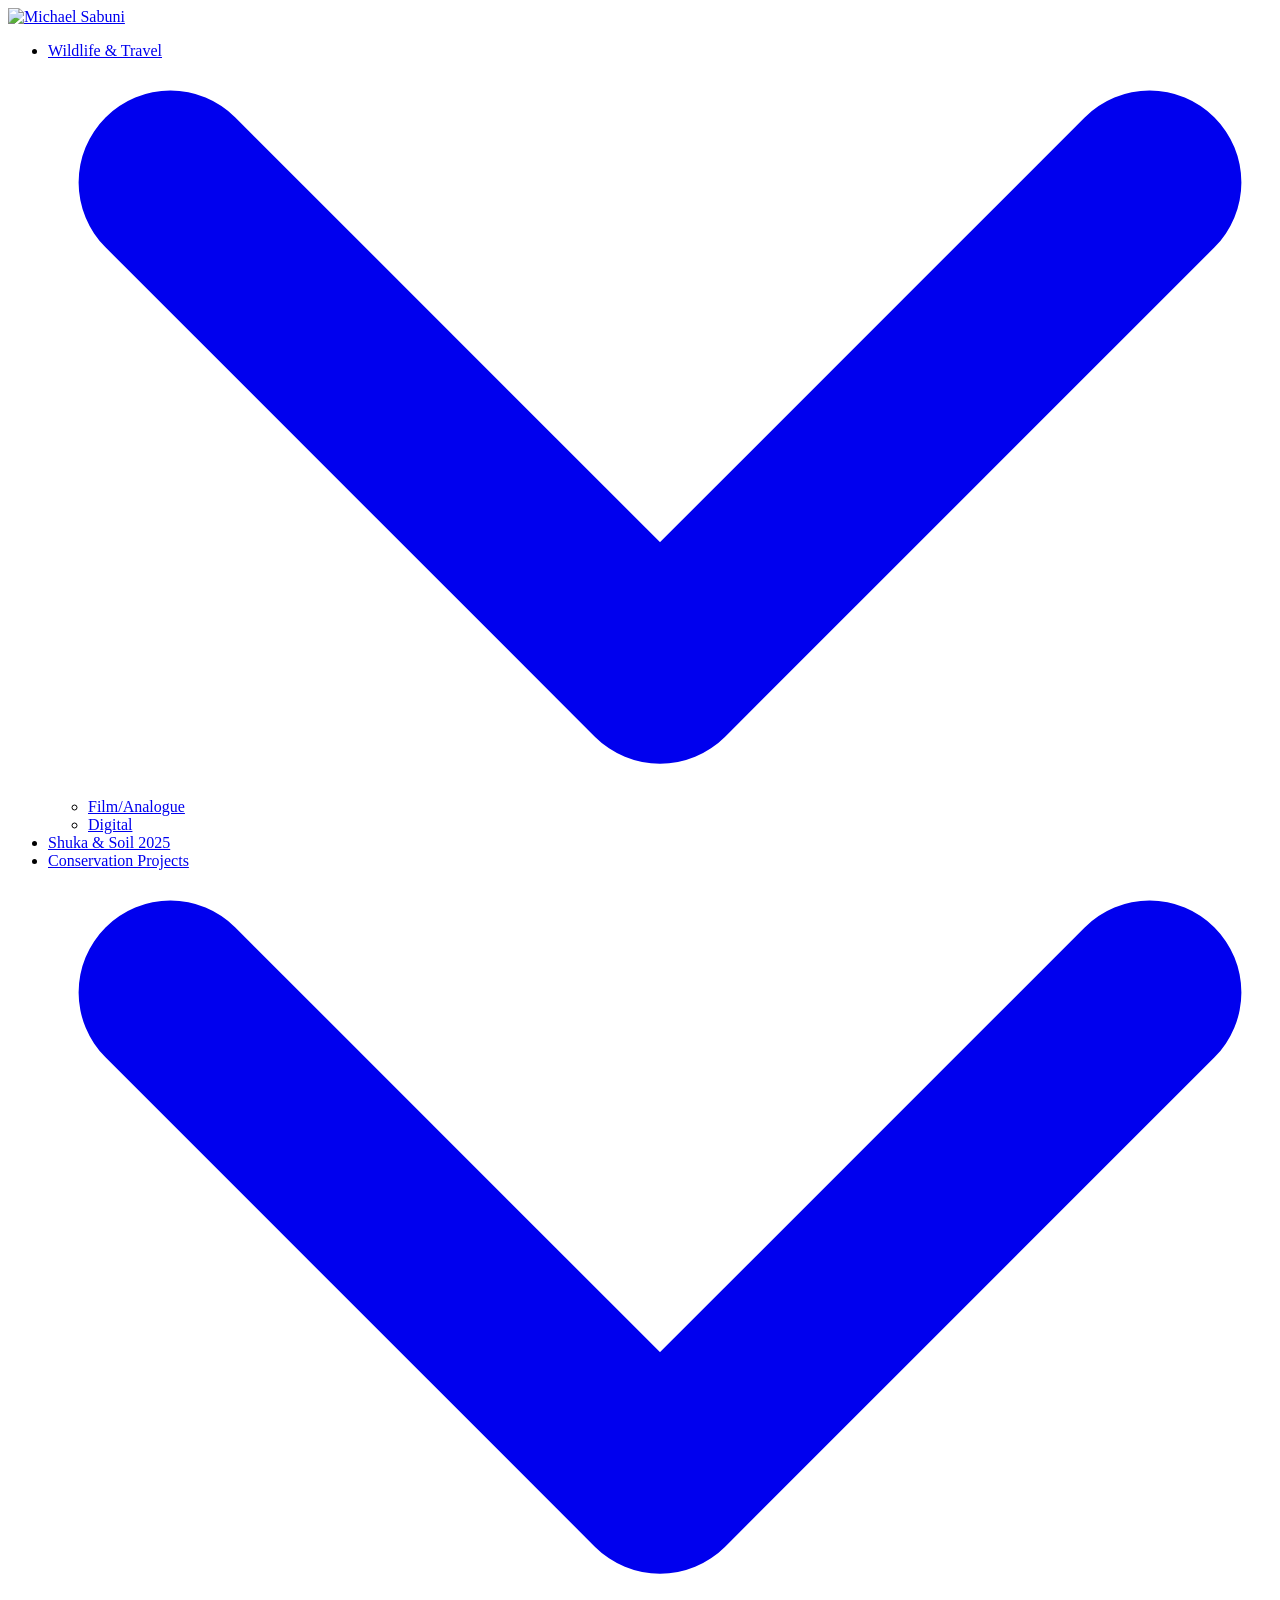
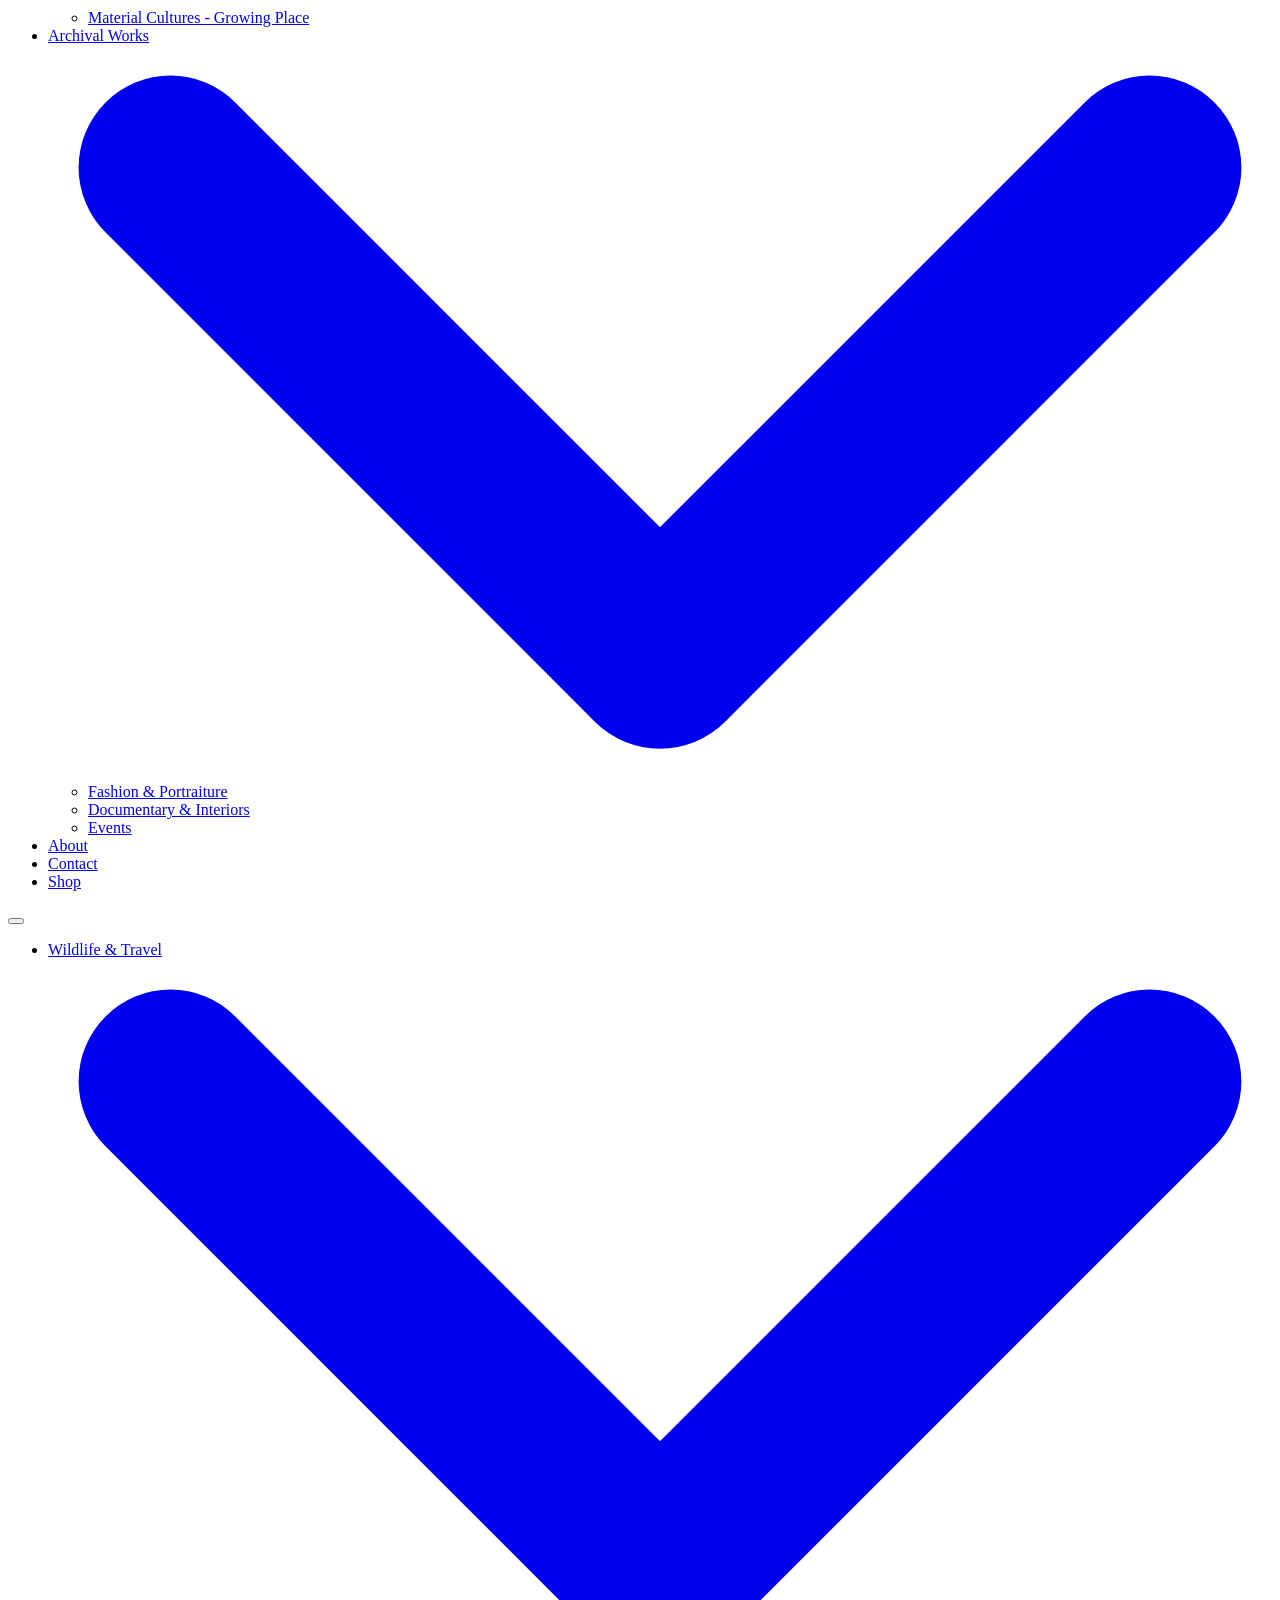
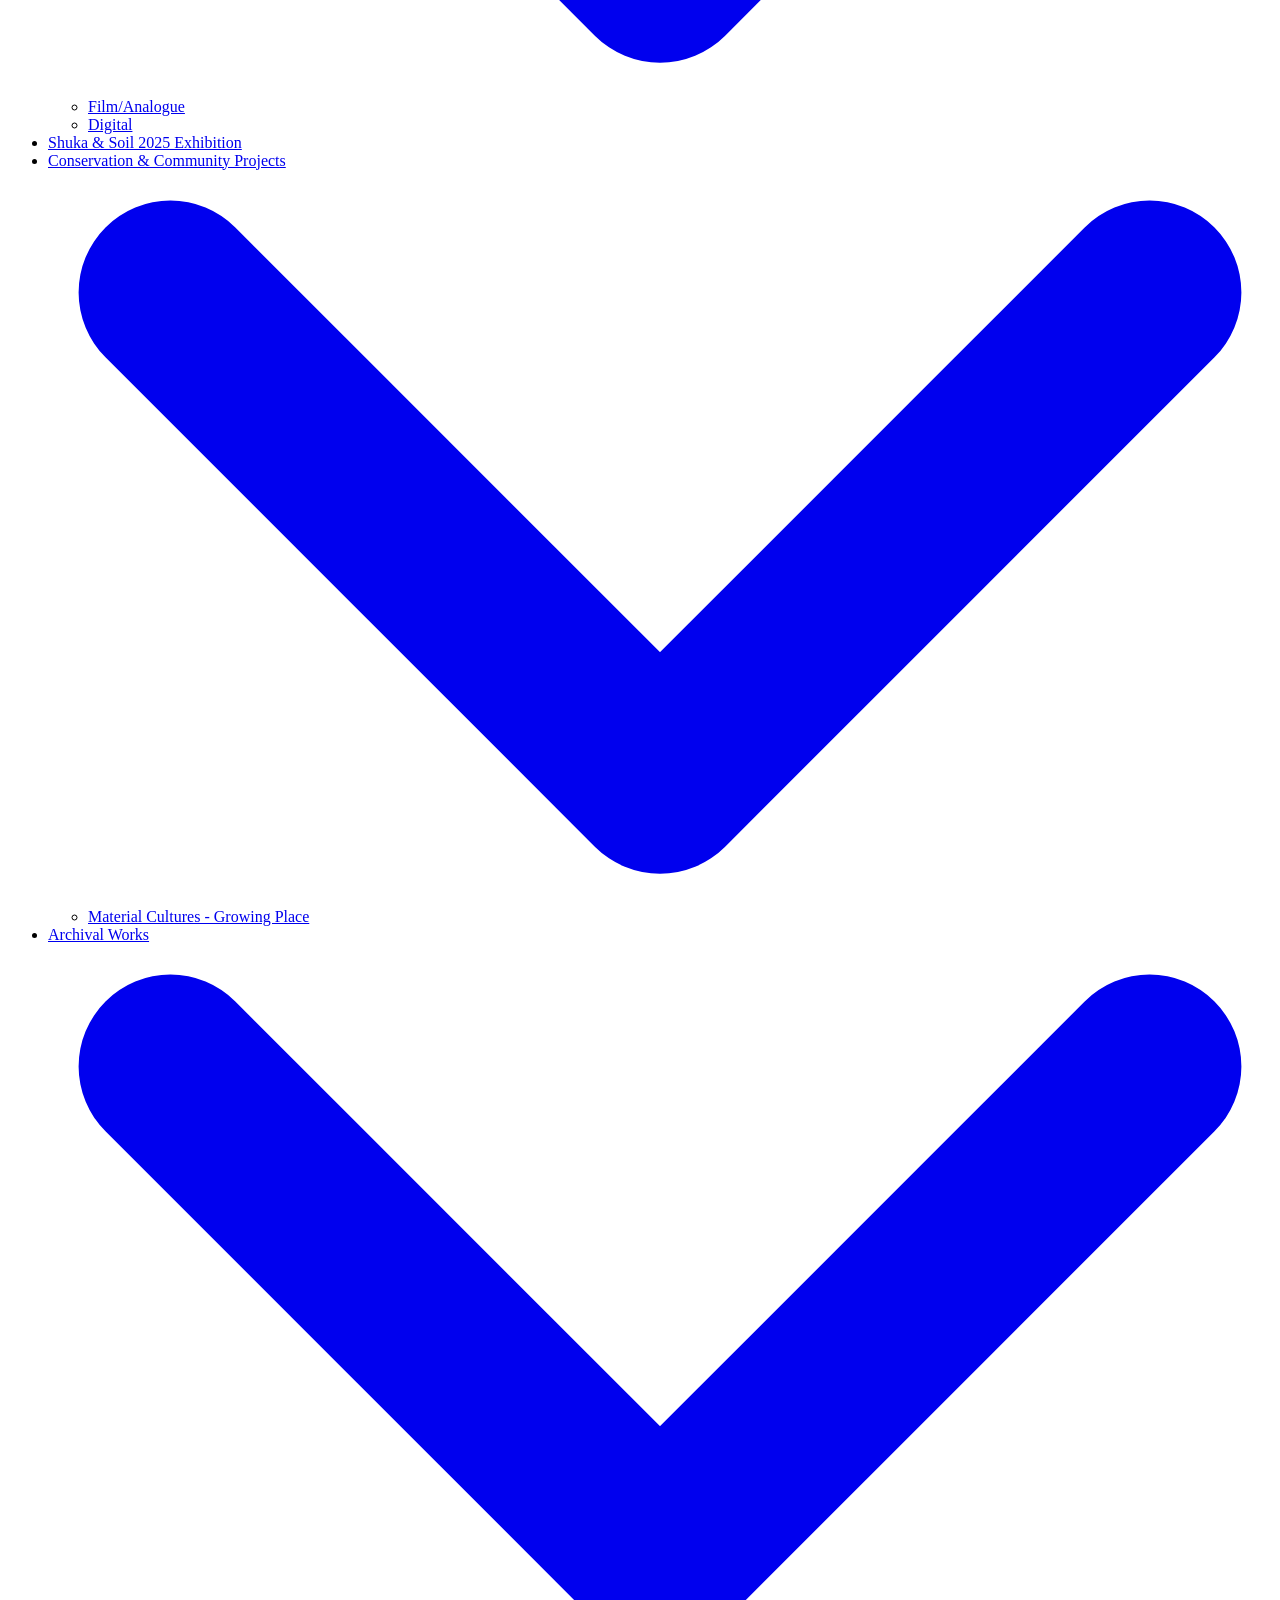
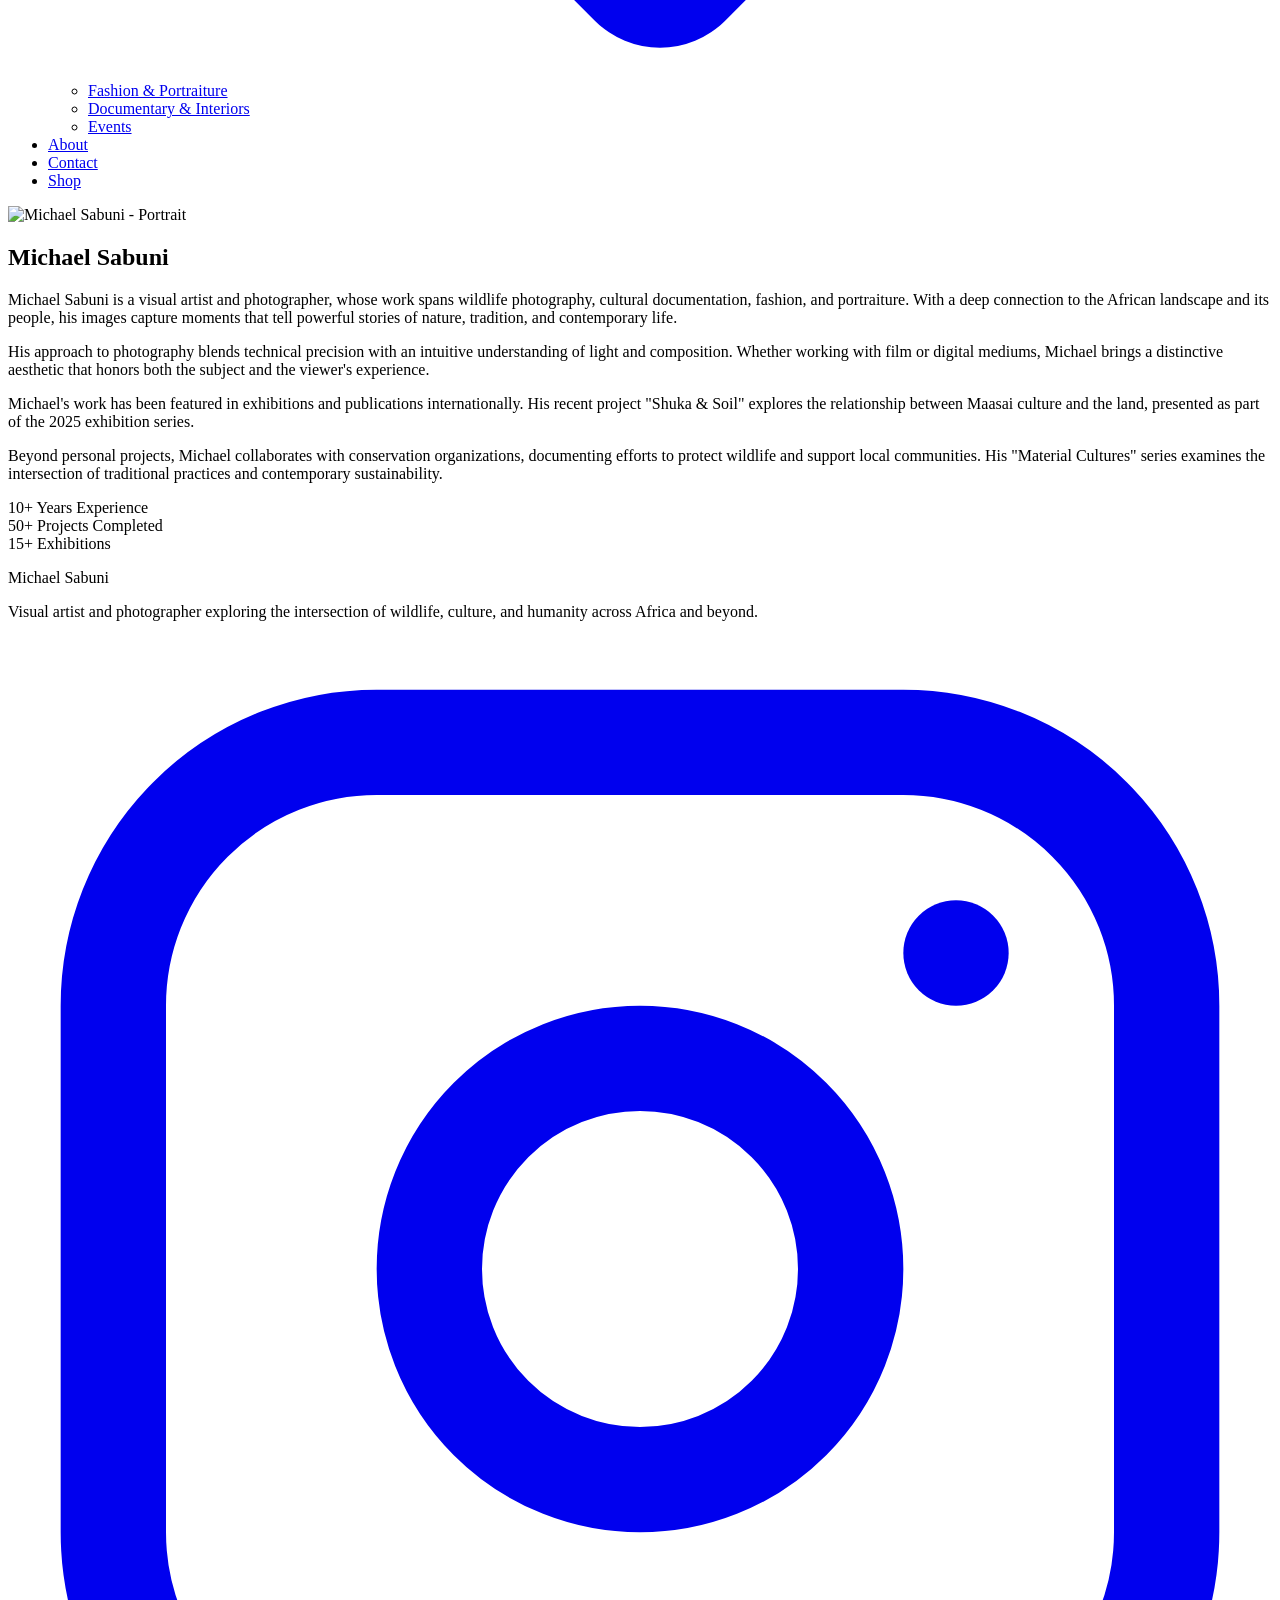
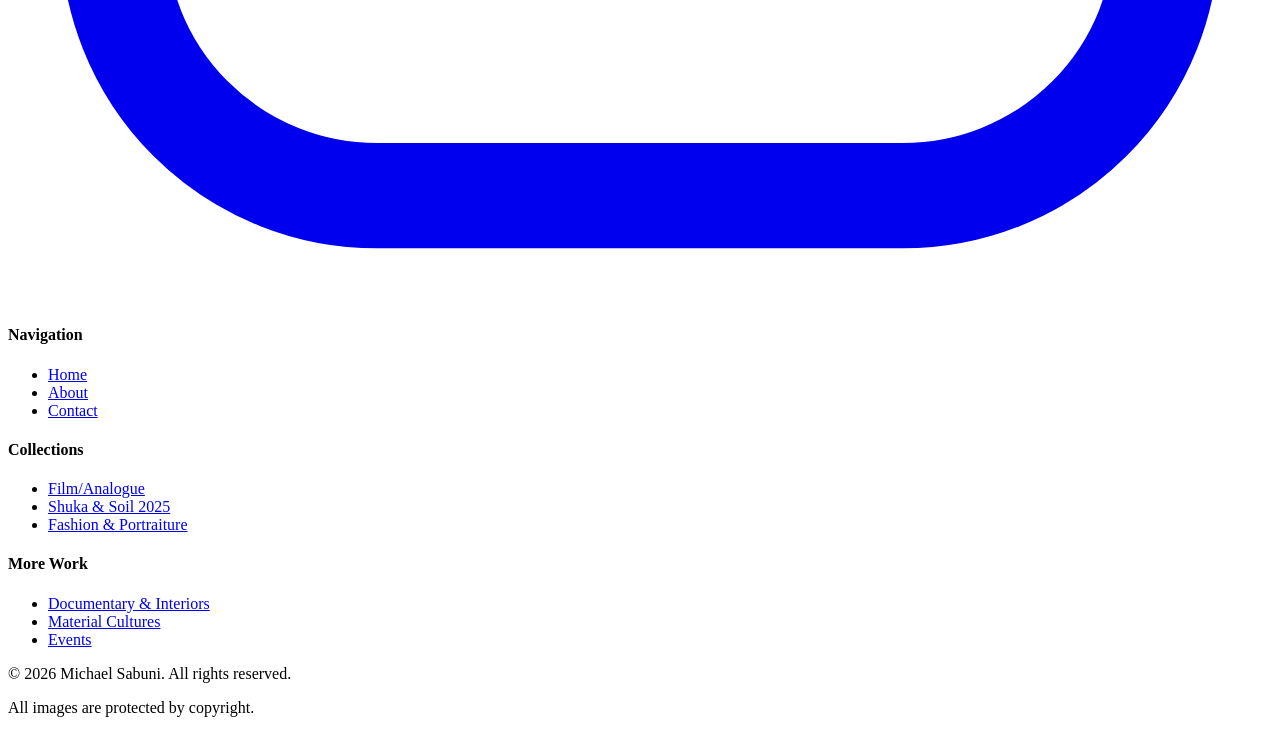
==== about.html @ cdd6f8a5 "refactor: update copyright years and standardize HTML formatting across project pages" ====
<!DOCTYPE html>
<html lang="en">

<head>
  <meta charset="UTF-8">
  <meta name="viewport" content="width=device-width, initial-scale=1.0">
  <meta name="description"
    content="About Michael Sabuni - Visual Artist & Photographer, exploring wildlife, travel, fashion, and documentary photography.">
  <meta name="robots" content="noai, noimageai">

  <title>About - Michael Sabuni's Portfolio</title>

  <!-- Favicon -->
  <link rel="icon" type="image/png" sizes="32x32"
    href="https://format.creatorcdn.com/23691a80-499b-4266-83a5-0dbd310a8f03/0/0/0/0,0,1350,1080,32,32/0-0-0/74873713-87ed-45cc-9911-80bc98f1d298/1/1/Untitled_Artwork+10.png?fjkss=exp=2080739634~hmac=41305b2c3a0aa2c483a531b7b39cf858b840f0fa5540a82c8b7ef027fdb55d1e">

  <!-- Fonts -->
  <link rel="preconnect" href="https://fonts.googleapis.com">
  <link rel="preconnect" href="https://fonts.gstatic.com" crossorigin>
  <link
    href="https://fonts.googleapis.com/css2?family=Cormorant+Garamond:ital,wght@0,300;0,400;0,500;1,400&family=Karla:wght@300;400;500;600&display=swap"
    rel="stylesheet">

  <!-- Stylesheet -->
  <link rel="stylesheet" href="css/style.css">

  <!-- Open Graph -->
  <meta property="og:title" content="About - Michael Sabuni's Portfolio">
  <meta property="og:description" content="Visual Artist & Photographer.">
  <meta property="og:type" content="website">
  <meta property="og:url" content="https://www.michaelsabuni.com/about">
  <meta property="og:image"
    content="https://format.creatorcdn.com/23691a80-499b-4266-83a5-0dbd310a8f03/0/0/0/528,0,2603,2075,1600,1200/0-0-0/0d26b09b-4c12-471d-8512-ca235db5b891/1/2/250908000000040020.jpg">
</head>

<body>
  <!-- Header -->
  <header class="header" id="header">
    <div class="header-container">
      <div class="logo">
        <a href="index.html" class="logo-link">
          <img
            src="https://format.creatorcdn.com/23691a80-499b-4266-83a5-0dbd310a8f03/0/0/0/X3XL,0,1,0/0-0-0/048a2060-cff1-42ee-ae30-461626dd7417/1/1/Untitled_Artwork+10.png?fjkss=exp=2080739634~hmac=1fe8b564d0babde81604c910a0a545d4b275b5ce3edb4463113b136f623fb265"
            alt="Michael Sabuni" class="logo-image">
        </a>
      </div>

      <nav class="nav-desktop">
        <ul class="nav-list">
          <li class="nav-item nav-dropdown">
            <a href="#" class="nav-link dropdown-toggle">
              Wildlife & Travel
              <svg viewBox="0 0 10 6" fill="none" xmlns="http://www.w3.org/2000/svg">
                <path d="M1 1L5 5L9 1" stroke="currentColor" stroke-width="1.5" stroke-linecap="round"
                  stroke-linejoin="round" />
              </svg>
            </a>
            <ul class="dropdown-menu">
              <li class="dropdown-item"><a href="film-analogue.html">Film/Analogue</a></li>
              <li class="dropdown-item"><a href="wildlife.html">Digital</a></li>
            </ul>
          </li>
          <li class="nav-item">
            <a href="shuka-soil-exhibition.html" class="nav-link">Shuka & Soil 2025</a>
          </li>
          <li class="nav-item nav-dropdown">
            <a href="#" class="nav-link dropdown-toggle">
              Conservation Projects
              <svg viewBox="0 0 10 6" fill="none" xmlns="http://www.w3.org/2000/svg">
                <path d="M1 1L5 5L9 1" stroke="currentColor" stroke-width="1.5" stroke-linecap="round"
                  stroke-linejoin="round" />
              </svg>
            </a>
            <ul class="dropdown-menu">
              <li class="dropdown-item"><a href="material-cultures.html">Material Cultures - Growing Place</a></li>
            </ul>
          </li>
          <li class="nav-item nav-dropdown">
            <a href="#" class="nav-link dropdown-toggle">
              Archival Works
              <svg viewBox="0 0 10 6" fill="none" xmlns="http://www.w3.org/2000/svg">
                <path d="M1 1L5 5L9 1" stroke="currentColor" stroke-width="1.5" stroke-linecap="round"
                  stroke-linejoin="round" />
              </svg>
            </a>
            <ul class="dropdown-menu">
              <li class="dropdown-item"><a href="homepage.html">Fashion & Portraiture</a></li>
              <li class="dropdown-item"><a href="documentary-interiors.html">Documentary & Interiors</a></li>

              <li class="dropdown-item"><a href="events.html">Events</a></li>
            </ul>
          </li>
          <li class="nav-item">
            <a href="about.html" class="nav-link active">About</a>
          </li>
          <li class="nav-item">
            <a href="contact.html" class="nav-link">Contact</a>
          </li>
          <li class="nav-item">
            <a href="shop.html" class="nav-link">Shop</a>
          </li>
        </ul>
      </nav>

      <button class="mobile-toggle" id="mobileToggle" aria-label="Toggle navigation">
        <span></span>
        <span></span>
        <span></span>
      </button>
    </div>

    <!-- Mobile Navigation -->
    <nav class="nav-mobile" id="mobileNav">
      <ul class="nav-list">
        <li class="nav-item nav-dropdown">
          <a href="#" class="nav-link dropdown-toggle">
            Wildlife & Travel
            <svg viewBox="0 0 10 6" fill="none" xmlns="http://www.w3.org/2000/svg">
              <path d="M1 1L5 5L9 1" stroke="currentColor" stroke-width="1.5" stroke-linecap="round"
                stroke-linejoin="round" />
            </svg>
          </a>
          <ul class="dropdown-menu">
            <li class="dropdown-item"><a href="film-analogue.html">Film/Analogue</a></li>
            <li class="dropdown-item"><a href="wildlife.html">Digital</a></li>
          </ul>
        </li>
        <li class="nav-item">
          <a href="shuka-soil-exhibition.html" class="nav-link">Shuka & Soil 2025 Exhibition</a>
        </li>
        <li class="nav-item nav-dropdown">
          <a href="#" class="nav-link dropdown-toggle">
            Conservation & Community Projects
            <svg viewBox="0 0 10 6" fill="none" xmlns="http://www.w3.org/2000/svg">
              <path d="M1 1L5 5L9 1" stroke="currentColor" stroke-width="1.5" stroke-linecap="round"
                stroke-linejoin="round" />
            </svg>
          </a>
          <ul class="dropdown-menu">
            <li class="dropdown-item"><a href="material-cultures.html">Material Cultures - Growing Place</a></li>
          </ul>
        </li>
        <li class="nav-item nav-dropdown">
          <a href="#" class="nav-link dropdown-toggle">
            Archival Works
            <svg viewBox="0 0 10 6" fill="none" xmlns="http://www.w3.org/2000/svg">
              <path d="M1 1L5 5L9 1" stroke="currentColor" stroke-width="1.5" stroke-linecap="round"
                stroke-linejoin="round" />
            </svg>
          </a>
          <ul class="dropdown-menu">
            <li class="dropdown-item"><a href="homepage.html">Fashion & Portraiture</a></li>
            <li class="dropdown-item"><a href="documentary-interiors.html">Documentary & Interiors</a></li>

            <li class="dropdown-item"><a href="events.html">Events</a></li>
          </ul>
        </li>
        <li class="nav-item">
          <a href="about.html" class="nav-link active">About</a>
        </li>
        <li class="nav-item">
          <a href="contact.html" class="nav-link">Contact</a>
        </li>
        <li class="nav-item">
          <a href="shop.html" class="nav-link">Shop</a>
        </li>
      </ul>
    </nav>
  </header>

  <main class="main">

    <!-- About Section -->
    <section class="about-section">
      <div class="container">
        <div class="about-grid">
          <div class="about-image fade-in">
            <img
              src="https://format.creatorcdn.com/23691a80-499b-4266-83a5-0dbd310a8f03/0/0/0/528,0,2603,2075,2500,2500/0-0-0/0d26b09b-4c12-471d-8512-ca235db5b891/1/2/250908000000040020.jpg?fjkss=exp=2080739698~hmac=c42bf95567e99e4ce827a1f3293ebed3a3bae738e3e96b33cf8a0305e61cedbf"
              alt="Michael Sabuni - Portrait">
          </div>

          <div class="about-content fade-in stagger-1">
            <h2>Michael Sabuni</h2>
            <p>Michael Sabuni is a visual artist and photographer, whose work spans wildlife photography,
              cultural documentation, fashion, and portraiture. With a deep connection to the African landscape and its
              people, his images capture moments that tell powerful stories of nature, tradition, and contemporary life.
            </p>

            <p>His approach to photography blends technical precision with an intuitive understanding of light and
              composition. Whether working with film or digital mediums, Michael brings a distinctive aesthetic that
              honors both the subject and the viewer's experience.</p>

            <p>Michael's work has been featured in exhibitions and publications internationally. His recent project
              "Shuka & Soil" explores the relationship between Maasai culture and the land, presented as part of the
              2025 exhibition series.</p>

            <p>Beyond personal projects, Michael collaborates with conservation organizations, documenting efforts to
              protect wildlife and support local communities. His "Material Cultures" series examines the intersection
              of traditional practices and contemporary sustainability.</p>

            <div class="about-stats">
              <div class="stat-item">
                <span class="stat-number">10+</span>
                <span class="stat-label">Years Experience</span>
              </div>
              <div class="stat-item">
                <span class="stat-number">50+</span>
                <span class="stat-label">Projects Completed</span>
              </div>
              <div class="stat-item">
                <span class="stat-number">15+</span>
                <span class="stat-label">Exhibitions</span>
              </div>
            </div>
          </div>
        </div>
      </div>
    </section>
  </main>

  <!-- Footer -->
  <footer class="footer">
    <div class="container">
      <div class="footer-grid">
        <div class="footer-brand">
          <p class="logo-text">Michael Sabuni</p>
          <p>Visual artist and photographer exploring the intersection of wildlife, culture, and humanity across Africa
            and beyond.</p>
          <div class="social-links">
            <a href="https://www.instagram.com/michaelsabuni_/?hl=en" class="social-link" aria-label="Instagram"
              target="_blank" rel="noopener">
              <svg viewBox="0 0 24 24" fill="none" xmlns="http://www.w3.org/2000/svg">
                <rect x="2" y="2" width="20" height="20" rx="5" stroke="currentColor" stroke-width="2" />
                <circle cx="12" cy="12" r="4" stroke="currentColor" stroke-width="2" />
                <circle cx="18" cy="6" r="1" fill="currentColor" />
              </svg>
            </a>
          </div>
        </div>

        <div class="footer-column">
          <h4 class="footer-title">Navigation</h4>
          <ul class="footer-links">
            <li><a href="/">Home</a></li>
            <li><a href="about.html">About</a></li>
            <li><a href="contact.html">Contact</a></li>
          </ul>
        </div>

        <div class="footer-column">
          <h4 class="footer-title">Collections</h4>
          <ul class="footer-links">
            <li><a href="film-analogue.html">Film/Analogue</a></li>
            <li><a href="shuka-soil-exhibition.html">Shuka & Soil 2025</a></li>
            <li><a href="homepage.html">Fashion & Portraiture</a></li>
          </ul>
        </div>

        <div class="footer-column">
          <h4 class="footer-title">More Work</h4>
          <ul class="footer-links">
            <li><a href="documentary-interiors.html">Documentary & Interiors</a></li>
            <li><a href="material-cultures.html">Material Cultures</a></li>
            <li><a href="events.html">Events</a></li>
          </ul>
        </div>
      </div>

      <div class="footer-bottom">
        <p>&copy; 2026 Michael Sabuni. All rights reserved.</p>
        <p>All images are protected by copyright.</p>
      </div>
    </div>
  </footer>

  <script>
    // Mobile Navigation Toggle
    const mobileToggle = document.getElementById('mobileToggle');
    const mobileNav = document.getElementById('mobileNav');

    mobileToggle.addEventListener('click', () => {
      mobileToggle.classList.toggle('active');
      mobileNav.classList.toggle('active');
      document.body.style.overflow = mobileNav.classList.contains('active') ? 'hidden' : '';
    });

    // Mobile Dropdown Toggle
    document.querySelectorAll('.nav-mobile .nav-dropdown').forEach(dropdown => {
      dropdown.querySelector('.nav-link').addEventListener('click', (e) => {
        e.preventDefault();
        dropdown.classList.toggle('active');
      });
    });

    // Header Hide on Scroll
    let lastScroll = 0;
    const header = document.getElementById('header');

    window.addEventListener('scroll', () => {
      const currentScroll = window.pageYOffset;

      if (currentScroll > lastScroll && currentScroll > 100) {
        header.classList.add('hidden');
      } else {
        header.classList.remove('hidden');
      }

      lastScroll = currentScroll;
    });

    // Fade In Animation on Scroll
    const fadeElements = document.querySelectorAll('.fade-in');

    const observer = new IntersectionObserver((entries) => {
      entries.forEach(entry => {
        if (entry.isIntersecting) {
          entry.target.classList.add('visible');
        }
      });
    }, {
      threshold: 0.1,
      rootMargin: '0px 0px -50px 0px'
    });

    fadeElements.forEach(el => observer.observe(el));
  </script>
</body>

</html>
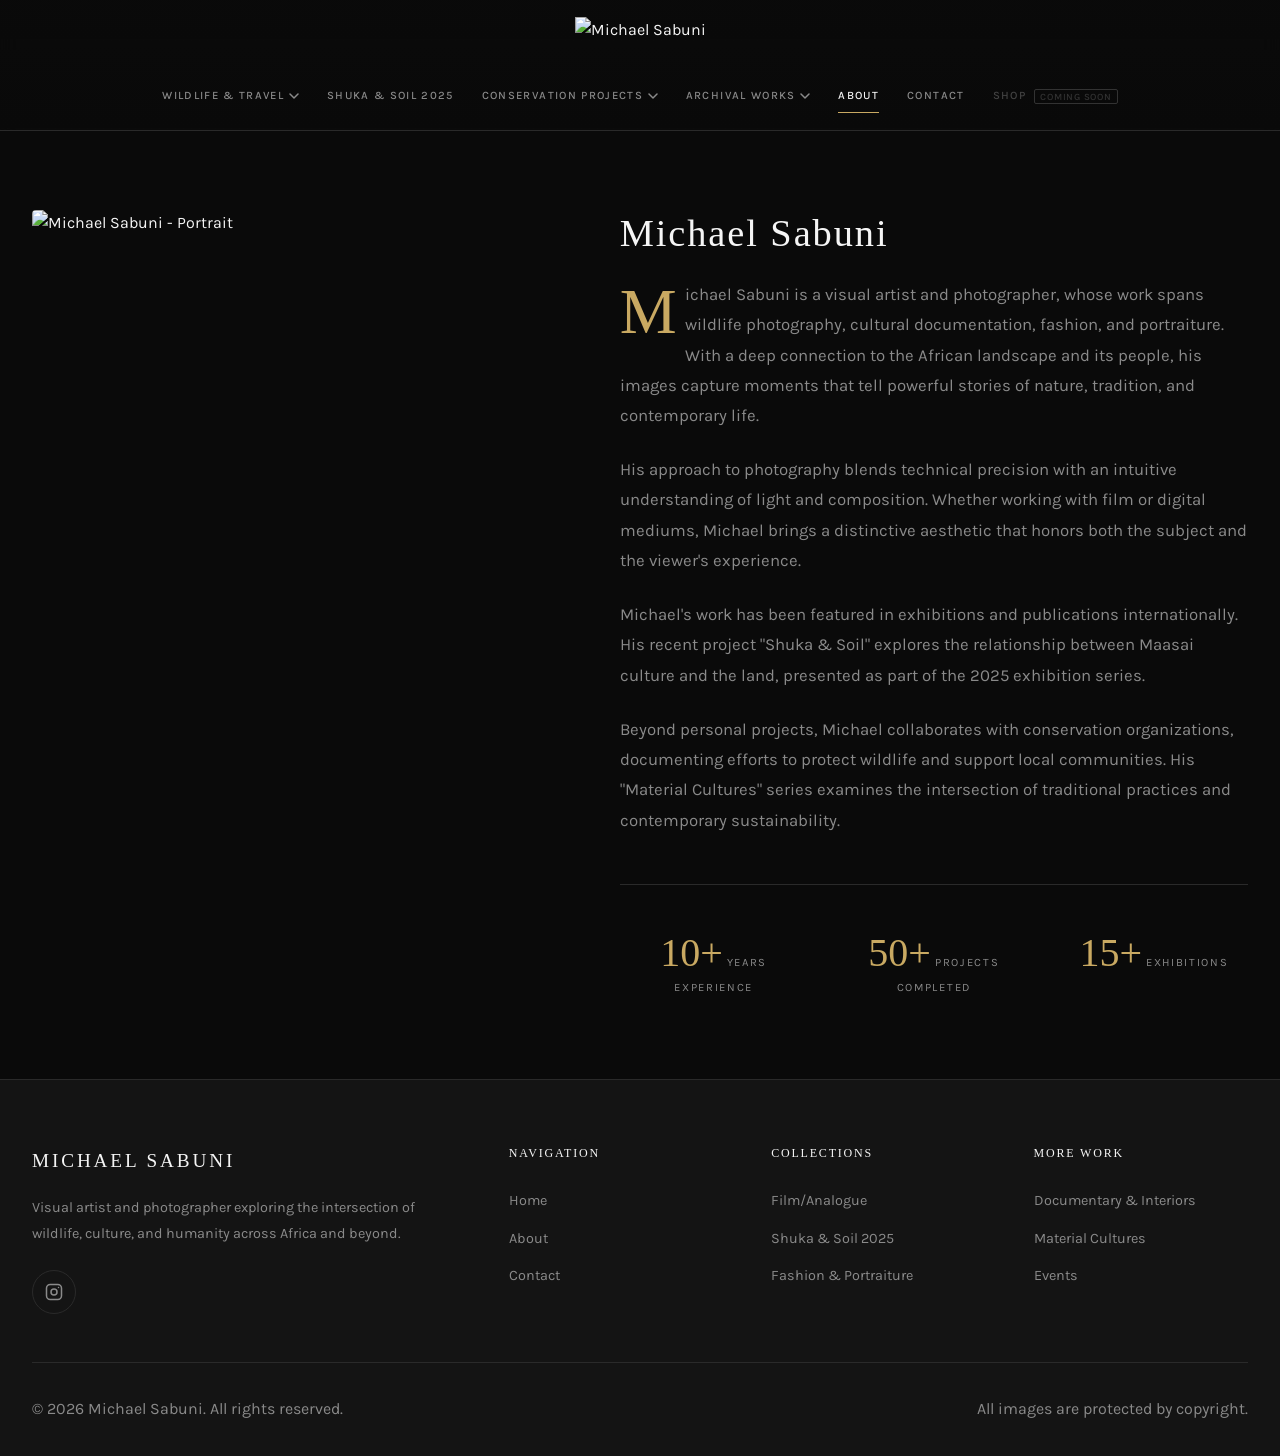
==== commit e2b8a1c1: "coming soon!" ====
--- a/about.html
+++ b/about.html
@@ -40,7 +40,7 @@
       <div class="logo">
         <a href="index.html" class="logo-link">
           <img
-            src="https://format.creatorcdn.com/23691a80-499b-4266-83a5-0dbd310a8f03/0/0/0/X3XL,0,1,0/0-0-0/048a2060-cff1-42ee-ae30-461626dd7417/1/1/Untitled_Artwork+10.png?fjkss=exp=2080739634~hmac=1fe8b564d0babde81604c910a0a545d4b275b5ce3edb4463113b136f623fb265"
+            src="images/index_logo.png"
             alt="Michael Sabuni" class="logo-image">
         </a>
       </div>
@@ -96,8 +96,13 @@
           <li class="nav-item">
             <a href="contact.html" class="nav-link">Contact</a>
           </li>
+          <!-- Shop (Coming Soon)
           <li class="nav-item">
             <a href="shop.html" class="nav-link">Shop</a>
+          </li>
+          -->
+          <li class="nav-item">
+            <span class="nav-link nav-coming-soon">Shop <em>Coming Soon</em></span>
           </li>
         </ul>
       </nav>
@@ -161,8 +166,13 @@
         <li class="nav-item">
           <a href="contact.html" class="nav-link">Contact</a>
         </li>
+        <!-- Shop (Coming Soon)
         <li class="nav-item">
           <a href="shop.html" class="nav-link">Shop</a>
+        </li>
+        -->
+        <li class="nav-item">
+          <span class="nav-link nav-coming-soon">Shop <em>Coming Soon</em></span>
         </li>
       </ul>
     </nav>
--- a/css/style.css
+++ b/css/style.css
@@ -0,0 +1,1577 @@
+/* ============================================
+   Michael Sabuni Portfolio - Main Stylesheet
+   ============================================ */
+
+/* CSS Variables */
+:root {
+    --color-bg: #0a0a0a;
+    --color-bg-secondary: #141414;
+    --color-text: #f5f5f5;
+    --color-text-muted: #8a8a8a;
+    --color-accent: #c9a962;
+    --color-accent-hover: #e0c078;
+    --color-border: #2a2a2a;
+    --font-primary: 'Cormorant Garamond', Georgia, serif;
+    --font-secondary: 'Karla', -apple-system, BlinkMacSystemFont, sans-serif;
+    --transition-fast: 0.2s ease;
+    --transition-medium: 0.4s ease;
+    --transition-slow: 0.6s ease;
+    --max-width: 1400px;
+    --nav-height: 130px;
+}
+
+/* Reset & Base */
+*,
+*::before,
+*::after {
+    box-sizing: border-box;
+    margin: 0;
+    padding: 0;
+}
+
+html {
+    font-size: 16px;
+    scroll-behavior: smooth;
+}
+
+body {
+    font-family: var(--font-secondary);
+    background-color: var(--color-bg);
+    color: var(--color-text);
+    line-height: 1.6;
+    min-height: 100vh;
+    overflow-x: hidden;
+    -webkit-font-smoothing: antialiased;
+    -moz-osx-font-smoothing: grayscale;
+}
+
+/* Typography */
+h1,
+h2,
+h3,
+h4,
+h5,
+h6 {
+    font-family: var(--font-primary);
+    font-weight: 400;
+    letter-spacing: 0.05em;
+}
+
+h1 {
+    font-size: clamp(2.5rem, 5vw, 4rem);
+    line-height: 1.1;
+}
+
+h2 {
+    font-size: clamp(1.8rem, 3vw, 2.5rem);
+    line-height: 1.2;
+}
+
+h3 {
+    font-size: clamp(1.2rem, 2vw, 1.5rem);
+}
+
+p {
+    font-size: 1rem;
+    line-height: 1.8;
+    color: var(--color-text-muted);
+}
+
+a {
+    color: inherit;
+    text-decoration: none;
+    transition: color var(--transition-fast);
+}
+
+a:hover {
+    color: var(--color-accent);
+}
+
+img {
+    max-width: 100%;
+    height: auto;
+    display: block;
+}
+
+/* ============================================
+   Header & Navigation
+   ============================================ */
+.header {
+    position: fixed;
+    top: 0;
+    left: 0;
+    right: 0;
+    z-index: 1000;
+    background: linear-gradient(to bottom, rgba(10, 10, 10, 0.95), rgba(10, 10, 10, 0.8));
+    backdrop-filter: blur(10px);
+    -webkit-backdrop-filter: blur(10px);
+    border-bottom: 1px solid var(--color-border);
+    transition: transform var(--transition-medium);
+}
+
+.header.hidden {
+    transform: translateY(-100%);
+}
+
+.header-container {
+    max-width: var(--max-width);
+    margin: 0 auto;
+    padding: 1rem 2rem;
+    min-height: var(--nav-height);
+    display: flex;
+    flex-direction: column;
+    align-items: center;
+    justify-content: center;
+    gap: 0.75rem;
+}
+
+/* Logo */
+.logo {
+    display: flex;
+    align-items: center;
+}
+
+.logo-link {
+    display: flex;
+    align-items: center;
+    gap: 1rem;
+}
+
+.logo-image {
+    height: 50px;
+    width: auto;
+}
+
+.logo-text {
+    font-family: var(--font-primary);
+    font-size: 1.4rem;
+    letter-spacing: 0.15em;
+    text-transform: uppercase;
+    color: var(--color-text);
+}
+
+/* Desktop Navigation */
+.nav-desktop {
+    display: flex;
+    align-items: center;
+    justify-content: center;
+    width: 100%;
+}
+
+.nav-list {
+    display: flex;
+    align-items: center;
+    justify-content: center;
+    gap: 0.25rem;
+    list-style: none;
+    flex-wrap: wrap;
+}
+
+.nav-item {
+    position: relative;
+}
+
+.nav-link {
+    display: block;
+    padding: 0.5rem 0.75rem;
+    font-size: 0.7rem;
+    font-weight: 500;
+    letter-spacing: 0.12em;
+    text-transform: uppercase;
+    color: var(--color-text-muted);
+    transition: color var(--transition-fast);
+    white-space: nowrap;
+}
+
+.nav-link:hover,
+.nav-link.active {
+    color: var(--color-text);
+}
+
+.nav-link::after {
+    content: '';
+    position: absolute;
+    bottom: 0;
+    left: 0.75rem;
+    right: 0.75rem;
+    height: 1px;
+    background: var(--color-accent);
+    transform: scaleX(0);
+    transition: transform var(--transition-fast);
+}
+
+.nav-link:hover::after,
+.nav-link.active::after {
+    transform: scaleX(1);
+}
+
+/* Coming Soon nav item */
+.nav-coming-soon {
+    cursor: default;
+    opacity: 0.45;
+    pointer-events: none;
+    color: var(--color-text-muted);
+}
+
+.nav-coming-soon em {
+    font-style: normal;
+    font-size: 0.6rem;
+    letter-spacing: 0.08em;
+    text-transform: uppercase;
+    border: 1px solid currentColor;
+    padding: 1px 5px;
+    border-radius: 2px;
+    margin-left: 4px;
+    vertical-align: middle;
+    opacity: 0.7;
+}
+
+/* Dropdown Menu */
+.nav-dropdown {
+    position: relative;
+}
+
+.dropdown-toggle {
+    display: flex;
+    align-items: center;
+    gap: 0.3rem;
+    cursor: pointer;
+}
+
+.dropdown-toggle svg {
+    width: 10px;
+    height: 10px;
+    transition: transform var(--transition-fast);
+}
+
+.nav-dropdown:hover .dropdown-toggle svg {
+    transform: rotate(180deg);
+}
+
+.dropdown-menu {
+    position: absolute;
+    top: 100%;
+    left: 0;
+    min-width: 220px;
+    padding: 0.75rem 0;
+    background: var(--color-bg-secondary);
+    border: 1px solid var(--color-border);
+    border-radius: 4px;
+    opacity: 0;
+    visibility: hidden;
+    transform: translateY(10px);
+    transition: all var(--transition-fast);
+    list-style: none;
+}
+
+.nav-dropdown:hover .dropdown-menu {
+    opacity: 1;
+    visibility: visible;
+    transform: translateY(0);
+}
+
+.dropdown-item a {
+    display: block;
+    padding: 0.6rem 1.25rem;
+    font-size: 0.7rem;
+    letter-spacing: 0.1em;
+    text-transform: uppercase;
+    color: var(--color-text-muted);
+    transition: all var(--transition-fast);
+}
+
+.dropdown-item a:hover {
+    color: var(--color-text);
+    background: rgba(255, 255, 255, 0.03);
+    padding-left: 1.5rem;
+}
+
+/* Mobile Menu Toggle */
+.mobile-toggle {
+    display: none;
+    flex-direction: column;
+    gap: 6px;
+    padding: 15px;
+    background: none;
+    border: none;
+    cursor: pointer;
+}
+
+.mobile-toggle span {
+    display: block;
+    width: 24px;
+    height: 2px;
+    background: var(--color-text);
+    transition: all var(--transition-fast);
+}
+
+.mobile-toggle.active span:nth-child(1) {
+    transform: rotate(45deg) translate(5px, 5px);
+}
+
+.mobile-toggle.active span:nth-child(2) {
+    opacity: 0;
+}
+
+.mobile-toggle.active span:nth-child(3) {
+    transform: rotate(-45deg) translate(5px, -5px);
+}
+
+/* Mobile Navigation */
+.nav-mobile {
+    display: none;
+    position: fixed;
+    top: var(--nav-height);
+    left: 0;
+    right: 0;
+    bottom: 0;
+    background: var(--color-bg);
+    padding: 1.5rem 1.5rem 6rem;
+    overflow-y: auto;
+    transform: translateX(100%);
+    transition: transform var(--transition-medium);
+    z-index: 999;
+}
+
+.nav-mobile.active {
+    transform: translateX(0);
+}
+
+.nav-mobile .nav-list {
+    display: flex;
+    flex-direction: column;
+    align-items: flex-start;
+    gap: 0;
+    width: 100%;
+}
+
+.nav-mobile .nav-item {
+    display: block;
+    width: 100%;
+    border-bottom: 1px solid var(--color-border);
+    padding: 0.5rem 0;
+}
+
+.nav-mobile .nav-link {
+    display: block;
+    padding: 1rem 0;
+    font-size: 1.05rem;
+    width: 100%;
+}
+
+.nav-mobile .dropdown-toggle {
+    display: flex;
+    justify-content: space-between;
+    align-items: center;
+    width: 100%;
+}
+
+.nav-mobile .dropdown-toggle svg {
+    width: 12px;
+    height: 12px;
+    transition: transform var(--transition-fast);
+}
+
+.nav-mobile .nav-dropdown.active .dropdown-toggle svg {
+    transform: rotate(180deg);
+}
+
+.nav-mobile .dropdown-menu {
+    position: static;
+    opacity: 1;
+    visibility: visible;
+    transform: none;
+    background: transparent;
+    border: none;
+    padding: 0 0 1rem 1rem;
+    display: none;
+    min-width: auto;
+}
+
+.nav-mobile .nav-dropdown.active .dropdown-menu {
+    display: block;
+}
+
+.nav-mobile .dropdown-item {
+    display: block;
+}
+
+.nav-mobile .dropdown-item a {
+    padding: 0.75rem 0;
+    font-size: 0.95rem;
+}
+
+/* ============================================
+   Main Content
+   ============================================ */
+.main {
+    padding-top: var(--nav-height);
+    min-height: 100vh;
+}
+
+.container {
+    max-width: var(--max-width);
+    margin: 0 auto;
+    padding: 0 2rem;
+}
+
+/* ============================================
+   Hero Section
+   ============================================ */
+.hero {
+    position: relative;
+    height: calc(100vh - var(--nav-height));
+    display: flex;
+    align-items: center;
+    justify-content: center;
+    overflow: hidden;
+}
+
+.hero-background {
+    position: absolute;
+    inset: 0;
+    z-index: -1;
+}
+
+.hero-background img {
+    width: 100%;
+    height: 100%;
+    object-fit: cover;
+    opacity: 0.4;
+}
+
+.hero-overlay {
+    position: absolute;
+    inset: 0;
+    background: linear-gradient(to bottom,
+            rgba(10, 10, 10, 0.3) 0%,
+            rgba(10, 10, 10, 0.6) 50%,
+            rgba(10, 10, 10, 0.9) 100%);
+}
+
+.hero-content {
+    text-align: center;
+    padding: 2rem;
+    animation: fadeInUp 1s ease-out;
+}
+
+.hero-title {
+    margin-bottom: 1rem;
+    text-shadow: 0 2px 40px rgba(0, 0, 0, 0.5);
+}
+
+.hero-subtitle {
+    font-size: 1.1rem;
+    letter-spacing: 0.3em;
+    text-transform: uppercase;
+    color: var(--color-accent);
+    margin-bottom: 2rem;
+}
+
+.hero-description {
+    max-width: 600px;
+    margin: 0 auto 2rem;
+    font-size: 1.1rem;
+}
+
+.hero-cta {
+    display: inline-flex;
+    align-items: center;
+    gap: 0.75rem;
+    padding: 1rem 2.5rem;
+    font-size: 0.8rem;
+    font-weight: 500;
+    letter-spacing: 0.2em;
+    text-transform: uppercase;
+    color: var(--color-bg);
+    background: var(--color-accent);
+    border: none;
+    border-radius: 2px;
+    cursor: pointer;
+    transition: all var(--transition-fast);
+}
+
+.hero-cta:hover {
+    background: var(--color-accent-hover);
+    color: var(--color-bg);
+    transform: translateY(-2px);
+}
+
+.scroll-indicator {
+    position: absolute;
+    bottom: 2rem;
+    left: 50%;
+    transform: translateX(-50%);
+    display: flex;
+    flex-direction: column;
+    align-items: center;
+    gap: 0.5rem;
+    animation: bounce 2s infinite;
+}
+
+.scroll-indicator span {
+    font-size: 0.65rem;
+    letter-spacing: 0.2em;
+    text-transform: uppercase;
+    color: var(--color-text-muted);
+}
+
+.scroll-indicator svg {
+    width: 20px;
+    height: 20px;
+    color: var(--color-text-muted);
+}
+
+/* ============================================
+   Gallery Grid
+   ============================================ */
+.gallery-section {
+    padding: 5rem 0;
+}
+
+.section-header {
+    text-align: center;
+    margin-bottom: 4rem;
+}
+
+.section-label {
+    display: inline-block;
+    font-size: 0.7rem;
+    letter-spacing: 0.3em;
+    text-transform: uppercase;
+    color: var(--color-accent);
+    margin-bottom: 1rem;
+}
+
+.section-title {
+    margin-bottom: 1rem;
+}
+
+.section-description {
+    max-width: 600px;
+    margin: 0 auto;
+}
+
+.gallery-grid {
+    display: grid;
+    grid-template-columns: repeat(auto-fill, minmax(350px, 1fr));
+    gap: 1.5rem;
+}
+
+.gallery-item {
+    position: relative;
+    aspect-ratio: 4/5;
+    overflow: hidden;
+    border-radius: 4px;
+    cursor: pointer;
+}
+
+.gallery-item img {
+    width: 100%;
+    height: 100%;
+    object-fit: cover;
+    transition: transform var(--transition-slow);
+}
+
+.gallery-item:hover img {
+    transform: scale(1.05);
+}
+
+.gallery-item-overlay {
+    position: absolute;
+    inset: 0;
+    background: linear-gradient(to top,
+            rgba(10, 10, 10, 0.9) 0%,
+            rgba(10, 10, 10, 0) 50%);
+    display: flex;
+    align-items: flex-end;
+    padding: 1.5rem;
+    opacity: 0;
+    transition: opacity var(--transition-medium);
+}
+
+.gallery-item:hover .gallery-item-overlay {
+    opacity: 1;
+}
+
+.gallery-item-title {
+    font-size: 1.1rem;
+    color: var(--color-text);
+}
+
+.gallery-item-category {
+    font-size: 0.7rem;
+    letter-spacing: 0.15em;
+    text-transform: uppercase;
+    color: var(--color-accent);
+    margin-top: 0.25rem;
+}
+
+/* Masonry Gallery */
+.gallery-masonry {
+    columns: 3;
+    column-gap: 1.5rem;
+}
+
+.gallery-masonry .gallery-item {
+    break-inside: avoid;
+    margin-bottom: 1.5rem;
+    aspect-ratio: auto;
+}
+
+/* ============================================
+   Page Header
+   ============================================ */
+.page-header {
+    padding: 6rem 0 4rem;
+    text-align: center;
+    background: linear-gradient(to bottom,
+            var(--color-bg-secondary) 0%,
+            var(--color-bg) 100%);
+}
+
+.page-title {
+    margin-bottom: 1rem;
+}
+
+.page-description {
+    max-width: 600px;
+    margin: 0 auto;
+}
+
+/* Breadcrumb */
+.breadcrumb {
+    display: flex;
+    align-items: center;
+    justify-content: center;
+    gap: 0.5rem;
+    margin-bottom: 2rem;
+    font-size: 0.75rem;
+    letter-spacing: 0.1em;
+    text-transform: uppercase;
+}
+
+.breadcrumb a {
+    color: var(--color-text-muted);
+}
+
+.breadcrumb a:hover {
+    color: var(--color-accent);
+}
+
+.breadcrumb span {
+    color: var(--color-text-muted);
+}
+
+/* ============================================
+   About Page
+   ============================================ */
+.about-section {
+    padding: 5rem 0;
+}
+
+.about-grid {
+    display: grid;
+    grid-template-columns: 1fr 1.2fr;
+    gap: 4rem;
+    align-items: start;
+}
+
+.about-image {
+    position: sticky;
+    top: calc(var(--nav-height) + 2rem);
+}
+
+.about-image img {
+    width: 100%;
+    border-radius: 4px;
+}
+
+.about-content h2 {
+    margin-bottom: 1.5rem;
+}
+
+.about-content p {
+    margin-bottom: 1.5rem;
+    font-size: 1.05rem;
+}
+
+.about-content p:first-of-type::first-letter {
+    font-family: var(--font-primary);
+    font-size: 4rem;
+    float: left;
+    line-height: 1;
+    margin-right: 0.5rem;
+    color: var(--color-accent);
+}
+
+.about-stats {
+    display: grid;
+    grid-template-columns: repeat(3, 1fr);
+    gap: 2rem;
+    margin-top: 3rem;
+    padding-top: 3rem;
+    border-top: 1px solid var(--color-border);
+}
+
+.stat-item {
+    text-align: center;
+}
+
+.stat-number {
+    font-family: var(--font-primary);
+    font-size: 2.5rem;
+    color: var(--color-accent);
+    line-height: 1;
+}
+
+.stat-label {
+    font-size: 0.7rem;
+    letter-spacing: 0.15em;
+    text-transform: uppercase;
+    color: var(--color-text-muted);
+    margin-top: 0.5rem;
+}
+
+/* ============================================
+   Contact Page
+   ============================================ */
+.contact-section {
+    padding: 5rem 0;
+}
+
+.contact-grid {
+    display: grid;
+    grid-template-columns: 1fr 1fr;
+    gap: 4rem;
+}
+
+.contact-info h3 {
+    margin-bottom: 1.5rem;
+}
+
+.contact-info p {
+    margin-bottom: 2rem;
+}
+
+.contact-details {
+    list-style: none;
+    margin-bottom: 2rem;
+}
+
+.contact-details li {
+    display: flex;
+    align-items: center;
+    gap: 1rem;
+    padding: 1rem 0;
+    border-bottom: 1px solid var(--color-border);
+}
+
+.contact-details li:last-child {
+    border-bottom: none;
+}
+
+.contact-details svg {
+    width: 20px;
+    height: 20px;
+    color: var(--color-accent);
+}
+
+.contact-details a {
+    color: var(--color-text);
+}
+
+.contact-details a:hover {
+    color: var(--color-accent);
+}
+
+.social-links {
+    display: flex;
+    gap: 1rem;
+}
+
+.social-link {
+    display: flex;
+    align-items: center;
+    justify-content: center;
+    width: 44px;
+    height: 44px;
+    border: 1px solid var(--color-border);
+    border-radius: 50%;
+    color: var(--color-text-muted);
+    transition: all var(--transition-fast);
+}
+
+.social-link:hover {
+    border-color: var(--color-accent);
+    color: var(--color-accent);
+}
+
+.social-link svg {
+    width: 18px;
+    height: 18px;
+}
+
+/* Contact Form */
+.contact-form {
+    background: var(--color-bg-secondary);
+    padding: 2.5rem;
+    border-radius: 4px;
+    border: 1px solid var(--color-border);
+}
+
+.form-group {
+    margin-bottom: 1.5rem;
+}
+
+.form-label {
+    display: block;
+    font-size: 0.75rem;
+    letter-spacing: 0.1em;
+    text-transform: uppercase;
+    color: var(--color-text-muted);
+    margin-bottom: 0.5rem;
+}
+
+.form-input,
+.form-textarea {
+    width: 100%;
+    padding: 1rem;
+    font-family: inherit;
+    font-size: 1rem;
+    color: var(--color-text);
+    background: var(--color-bg);
+    border: 1px solid var(--color-border);
+    border-radius: 4px;
+    transition: border-color var(--transition-fast);
+}
+
+.form-input:focus,
+.form-textarea:focus {
+    outline: none;
+    border-color: var(--color-accent);
+}
+
+.form-textarea {
+    min-height: 150px;
+    resize: vertical;
+}
+
+.form-submit {
+    width: 100%;
+    padding: 1rem 2rem;
+    font-family: inherit;
+    font-size: 0.8rem;
+    font-weight: 500;
+    letter-spacing: 0.2em;
+    text-transform: uppercase;
+    color: var(--color-bg);
+    background: var(--color-accent);
+    border: none;
+    border-radius: 4px;
+    cursor: pointer;
+    transition: background var(--transition-fast);
+}
+
+.form-submit:hover {
+    background: var(--color-accent-hover);
+}
+
+/* ============================================
+   Footer
+   ============================================ */
+.footer {
+    padding: 4rem 0 2rem;
+    background: var(--color-bg-secondary);
+    border-top: 1px solid var(--color-border);
+}
+
+.footer-grid {
+    display: grid;
+    grid-template-columns: 2fr 1fr 1fr 1fr;
+    gap: 3rem;
+    margin-bottom: 3rem;
+}
+
+.footer-brand .logo-text {
+    font-size: 1.2rem;
+    margin-bottom: 1rem;
+}
+
+.footer-brand p {
+    font-size: 0.9rem;
+    margin-bottom: 1.5rem;
+}
+
+.footer-title {
+    font-size: 0.75rem;
+    letter-spacing: 0.15em;
+    text-transform: uppercase;
+    color: var(--color-text);
+    margin-bottom: 1.5rem;
+}
+
+.footer-links {
+    list-style: none;
+}
+
+.footer-links li {
+    margin-bottom: 0.75rem;
+}
+
+.footer-links a {
+    font-size: 0.9rem;
+    color: var(--color-text-muted);
+}
+
+.footer-links a:hover {
+    color: var(--color-accent);
+}
+
+.footer-bottom {
+    display: flex;
+    align-items: center;
+    justify-content: space-between;
+    padding-top: 2rem;
+    border-top: 1px solid var(--color-border);
+    font-size: 0.8rem;
+    color: var(--color-text-muted);
+}
+
+.footer-bottom a {
+    color: var(--color-text-muted);
+}
+
+.footer-bottom a:hover {
+    color: var(--color-accent);
+}
+
+/* ============================================
+   Animations
+   ============================================ */
+@keyframes fadeInUp {
+    from {
+        opacity: 0;
+        transform: translateY(30px);
+    }
+
+    to {
+        opacity: 1;
+        transform: translateY(0);
+    }
+}
+
+@keyframes bounce {
+
+    0%,
+    20%,
+    50%,
+    80%,
+    100% {
+        transform: translateX(-50%) translateY(0);
+    }
+
+    40% {
+        transform: translateX(-50%) translateY(-10px);
+    }
+
+    60% {
+        transform: translateX(-50%) translateY(-5px);
+    }
+}
+
+.fade-in {
+    opacity: 0;
+    transform: translateY(20px);
+    transition: opacity var(--transition-slow), transform var(--transition-slow);
+}
+
+.fade-in.visible {
+    opacity: 1;
+    transform: translateY(0);
+}
+
+/* Stagger animation delays */
+.stagger-1 {
+    transition-delay: 0.1s;
+}
+
+.stagger-2 {
+    transition-delay: 0.2s;
+}
+
+.stagger-3 {
+    transition-delay: 0.3s;
+}
+
+.stagger-4 {
+    transition-delay: 0.4s;
+}
+
+.stagger-5 {
+    transition-delay: 0.5s;
+}
+
+.stagger-6 {
+    transition-delay: 0.6s;
+}
+
+/* ============================================
+   Responsive Design
+   ============================================ */
+@media (max-width: 1024px) {
+    .about-grid {
+        grid-template-columns: 1fr;
+        gap: 3rem;
+    }
+
+    .about-image {
+        position: static;
+        max-width: 500px;
+        margin: 0 auto;
+    }
+
+    .contact-grid {
+        grid-template-columns: 1fr;
+        gap: 3rem;
+    }
+
+    .footer-grid {
+        grid-template-columns: repeat(2, 1fr);
+    }
+
+    .gallery-masonry {
+        columns: 2;
+    }
+}
+
+@media (max-width: 768px) {
+    :root {
+        --nav-height: 90px;
+    }
+
+    /* Ensure header doesn't clip fixed children when using backdrop-filter */
+    .header:has(.nav-mobile.active) {
+        height: 100vh;
+    }
+
+    .header-container {
+        flex-direction: row;
+        justify-content: space-between;
+        padding: 0 1.5rem;
+        height: var(--nav-height);
+        min-height: auto;
+    }
+
+    .logo-image {
+        height: 60px;
+    }
+
+    .nav-desktop {
+        display: none;
+    }
+
+    .mobile-toggle {
+        display: flex;
+    }
+
+    .nav-mobile {
+        display: block;
+    }
+
+    .hero-content {
+        padding: 1.5rem;
+    }
+
+    .gallery-grid {
+        grid-template-columns: repeat(auto-fill, minmax(280px, 1fr));
+        gap: 1rem;
+    }
+
+    .gallery-masonry {
+        columns: 1;
+    }
+
+    .about-stats {
+        grid-template-columns: 1fr;
+        gap: 1.5rem;
+    }
+
+    .footer-grid {
+        grid-template-columns: 1fr;
+        gap: 2rem;
+    }
+
+    .footer-bottom {
+        flex-direction: column;
+        gap: 1rem;
+        text-align: center;
+    }
+}
+
+@media (max-width: 480px) {
+    .container {
+        padding: 0 1.25rem;
+    }
+
+    .header-container {
+        padding: 0 1.25rem;
+    }
+
+    .contact-form {
+        padding: 1.5rem;
+    }
+
+    .page-header {
+        padding: 4rem 0 3rem;
+    }
+
+    .gallery-section {
+        padding: 3rem 0;
+    }
+}
+
+/* ============================================
+   Utility Classes
+   ============================================ */
+.text-center {
+    text-align: center;
+}
+
+.text-left {
+    text-align: left;
+}
+
+.text-right {
+    text-align: right;
+}
+
+.mt-1 {
+    margin-top: 0.5rem;
+}
+
+.mt-2 {
+    margin-top: 1rem;
+}
+
+.mt-3 {
+    margin-top: 1.5rem;
+}
+
+.mt-4 {
+    margin-top: 2rem;
+}
+
+.mt-5 {
+    margin-top: 3rem;
+}
+
+.mb-1 {
+    margin-bottom: 0.5rem;
+}
+
+.mb-2 {
+    margin-bottom: 1rem;
+}
+
+.mb-3 {
+    margin-bottom: 1.5rem;
+}
+
+.mb-4 {
+    margin-bottom: 2rem;
+}
+
+.mb-5 {
+    margin-bottom: 3rem;
+}
+
+.visually-hidden {
+    position: absolute;
+    width: 1px;
+    height: 1px;
+    padding: 0;
+    margin: -1px;
+    overflow: hidden;
+    clip: rect(0, 0, 0, 0);
+    white-space: nowrap;
+    border: 0;
+}
+
+/* ============================================
+   Exhibition Page Styles (Shuka & Soil)
+   ============================================ */
+.exhibition-page {
+    --exhibition-primary: #8b4513;
+    /* Earthy brown */
+    --exhibition-accent: #d2691e;
+    /* Shuka orange/red */
+    --exhibition-bg: #0a0a0a;
+}
+
+/* Specific Hero for Shuka & Soil */
+.exhibition-hero {
+    position: relative;
+    height: 90vh;
+    display: flex;
+    align-items: center;
+    justify-content: center;
+    overflow: hidden;
+}
+
+.exhibition-hero::before {
+    content: '';
+    position: absolute;
+    inset: 0;
+    background: linear-gradient(to bottom,
+            rgba(10, 10, 10, 0.4) 0%,
+            rgba(10, 10, 10, 0.7) 100%);
+    z-index: 1;
+}
+
+.exhibition-hero .hero-img {
+    position: absolute;
+    inset: 0;
+    width: 100%;
+    height: 100%;
+    object-fit: cover;
+    transform: scale(1.05);
+    /* Soft zoom */
+    animation: slowZoom 20s infinite alternate linear;
+}
+
+@keyframes slowZoom {
+    from {
+        transform: scale(1);
+    }
+
+    to {
+        transform: scale(1.1);
+    }
+}
+
+.exhibition-hero-content {
+    position: relative;
+    z-index: 2;
+    text-align: center;
+    max-width: 900px;
+    padding: 2rem;
+}
+
+.exhibition-hero-title {
+    font-size: clamp(3rem, 10vw, 7rem);
+    color: #fff;
+    text-transform: uppercase;
+    letter-spacing: 0.1em;
+    margin-bottom: 0.5rem;
+    line-height: 1;
+    filter: drop-shadow(0 5px 15px rgba(0, 0, 0, 0.5));
+}
+
+.exhibition-hero-subtitle {
+    font-family: var(--font-secondary);
+    font-size: clamp(0.8rem, 2vw, 1.2rem);
+    color: var(--color-accent);
+    text-transform: uppercase;
+    letter-spacing: 0.5em;
+    font-weight: 500;
+}
+
+/* Storytelling Layouts */
+.exhibition-section {
+    padding: 8rem 0;
+}
+
+.split-layout {
+    display: grid;
+    grid-template-columns: 1.2fr 1fr;
+    gap: 5rem;
+    align-items: center;
+}
+
+.split-layout.reversed {
+    grid-template-columns: 1fr 1.2fr;
+}
+
+@media (max-width: 992px) {
+
+    .split-layout,
+    .split-layout.reversed {
+        grid-template-columns: 1fr;
+        gap: 3rem;
+    }
+}
+
+.exhibition-text {
+    font-size: 1.15rem;
+    line-height: 1.9;
+}
+
+.exhibition-text h2 {
+    font-size: 2.5rem;
+    margin-bottom: 2rem;
+    color: #fff;
+    position: relative;
+    padding-bottom: 1rem;
+}
+
+.exhibition-text h2::after {
+    content: '';
+    position: absolute;
+    bottom: 0;
+    left: 0;
+    width: 60px;
+    height: 2px;
+    background: var(--color-accent);
+}
+
+.image-feature {
+    position: relative;
+    overflow: hidden;
+    border-radius: 4px;
+    box-shadow: 0 20px 50px rgba(0, 0, 0, 0.3);
+}
+
+.image-feature img {
+    width: 100%;
+    height: auto;
+    display: block;
+    transition: transform 1s ease;
+}
+
+.image-feature:hover img {
+    transform: scale(1.05);
+}
+
+/* Mixed Grid */
+.exhibition-mixed-grid {
+    display: grid;
+    grid-template-columns: repeat(12, 1fr);
+    gap: 2rem;
+    margin: 4rem 0;
+}
+
+.grid-item-wide {
+    grid-column: span 8;
+}
+
+.grid-item-tall {
+    grid-column: span 4;
+    grid-row: span 2;
+}
+
+.grid-item-small {
+    grid-column: span 4;
+}
+
+@media (max-width: 768px) {
+
+    .grid-item-wide,
+    .grid-item-tall,
+    .grid-item-small {
+        grid-column: span 12;
+    }
+}
+
+/* Book Section */
+.book-showcase {
+    background: linear-gradient(135deg, #1a1510 0%, #0a0a0a 100%);
+    padding: 10rem 0;
+    margin: 6rem 0;
+    position: relative;
+    overflow: hidden;
+}
+
+.book-showcase::before {
+    content: '';
+    position: absolute;
+    top: 0;
+    right: 0;
+    width: 40%;
+    height: 100%;
+    background: radial-gradient(circle at center, rgba(210, 105, 30, 0.05) 0%, transparent 70%);
+}
+
+.book-content {
+    max-width: 800px;
+    margin: 0 auto;
+    text-align: center;
+}
+
+.book-content h2 {
+    font-size: clamp(2.5rem, 5vw, 4rem);
+    margin-bottom: 2rem;
+}
+
+/* Horizontal Scroll for Mobile / Wide Layout for Desktop */
+.horizontal-gallery {
+    display: flex;
+    gap: 2rem;
+    overflow-x: auto;
+    padding: 2rem 0;
+    scrollbar-width: none;
+    -ms-overflow-style: none;
+}
+
+.horizontal-gallery::-webkit-scrollbar {
+    display: none;
+}
+
+.horizontal-item {
+    flex: 0 0 500px;
+    aspect-ratio: 3/4;
+    overflow: hidden;
+    border-radius: 4px;
+}
+
+@media (max-width: 600px) {
+    .horizontal-item {
+        flex: 0 0 85vw;
+    }
+}
+
+.horizontal-item img {
+    width: 100%;
+    height: 100%;
+    object-fit: cover;
+    transition: transform 1s ease;
+}
+
+.horizontal-item:hover img {
+    transform: scale(1.1);
+}
+
+/* Video Container */
+.video-container {
+    max-width: 400px;
+    margin: 0 auto;
+    border-radius: 4px;
+    overflow: hidden;
+    box-shadow: 0 20px 50px rgba(0, 0, 0, 0.5);
+    background: #000;
+}
+
+.video-container video {
+    width: 100%;
+    display: block;
+}
+
+/* Reveal Animation */
+.reveal {
+    opacity: 0;
+    transform: translateY(40px);
+    transition: all 1s cubic-bezier(0.2, 0.6, 0.2, 1);
+}
+
+.reveal.active {
+    opacity: 1;
+    transform: translateY(0);
+}
+
+.reveal.delay-1 {
+    transition-delay: 0.2s;
+}
+
+.reveal.delay-2 {
+    transition-delay: 0.4s;
+}
+
+/* ============================================
+   Material Cultures Page Styles
+   ============================================ */
+.material-cultures-page {
+    --project-accent: #6b8e23;
+    /* Sage/Olive green */
+    --project-bg-alt: #0f120d;
+    /* Very dark green-black */
+}
+
+.material-cultures-page .exhibition-hero {
+    height: 100vh;
+}
+
+.material-cultures-page .exhibition-hero-title {
+    font-family: var(--font-primary);
+    font-size: clamp(2.5rem, 8vw, 5.5rem);
+    letter-spacing: 0.05em;
+    text-transform: none;
+    /* Keep it lower/normal case for organic feel */
+}
+
+/* Materiality Spotlight */
+.materiality-spotlight {
+    display: grid;
+    grid-template-columns: repeat(3, 1fr);
+    gap: 1rem;
+    margin: 4rem 0;
+}
+
+.spotlight-item {
+    aspect-ratio: 1/1;
+    overflow: hidden;
+    position: relative;
+    border-radius: 2px;
+}
+
+.spotlight-item img {
+    width: 100%;
+    height: 100%;
+    object-fit: cover;
+    filter: grayscale(0.2);
+    transition: all 0.8s ease;
+}
+
+.spotlight-item:hover img {
+    filter: grayscale(0);
+    transform: scale(1.1);
+}
+
+/* Floating Caption */
+.floating-caption {
+    font-family: var(--font-primary);
+    font-style: italic;
+    font-size: clamp(1.1rem, 2vw, 1.5rem);
+    color: var(--color-accent);
+    max-width: 600px;
+    margin: 4rem auto;
+    text-align: center;
+    line-height: 1.4;
+    padding: 0 2rem;
+}
+
+/* Text on Side Layout (Hero Alternative) */
+.hero-side-layout {
+    display: grid;
+    grid-template-columns: 1fr 1fr;
+    height: 100vh;
+    align-items: center;
+    background: var(--project-bg-alt);
+    overflow: hidden;
+}
+
+.hero-side-image {
+    height: 100%;
+    overflow: hidden;
+}
+
+.hero-side-image img {
+    width: 100%;
+    height: 100%;
+    object-fit: cover;
+    opacity: 0.8;
+}
+
+.hero-side-content {
+    padding: 10%;
+}
+
+@media (max-width: 992px) {
+    .hero-side-layout {
+        grid-template-columns: 1fr;
+        height: auto;
+    }
+
+    .hero-side-image {
+        height: 60vh;
+    }
+}
